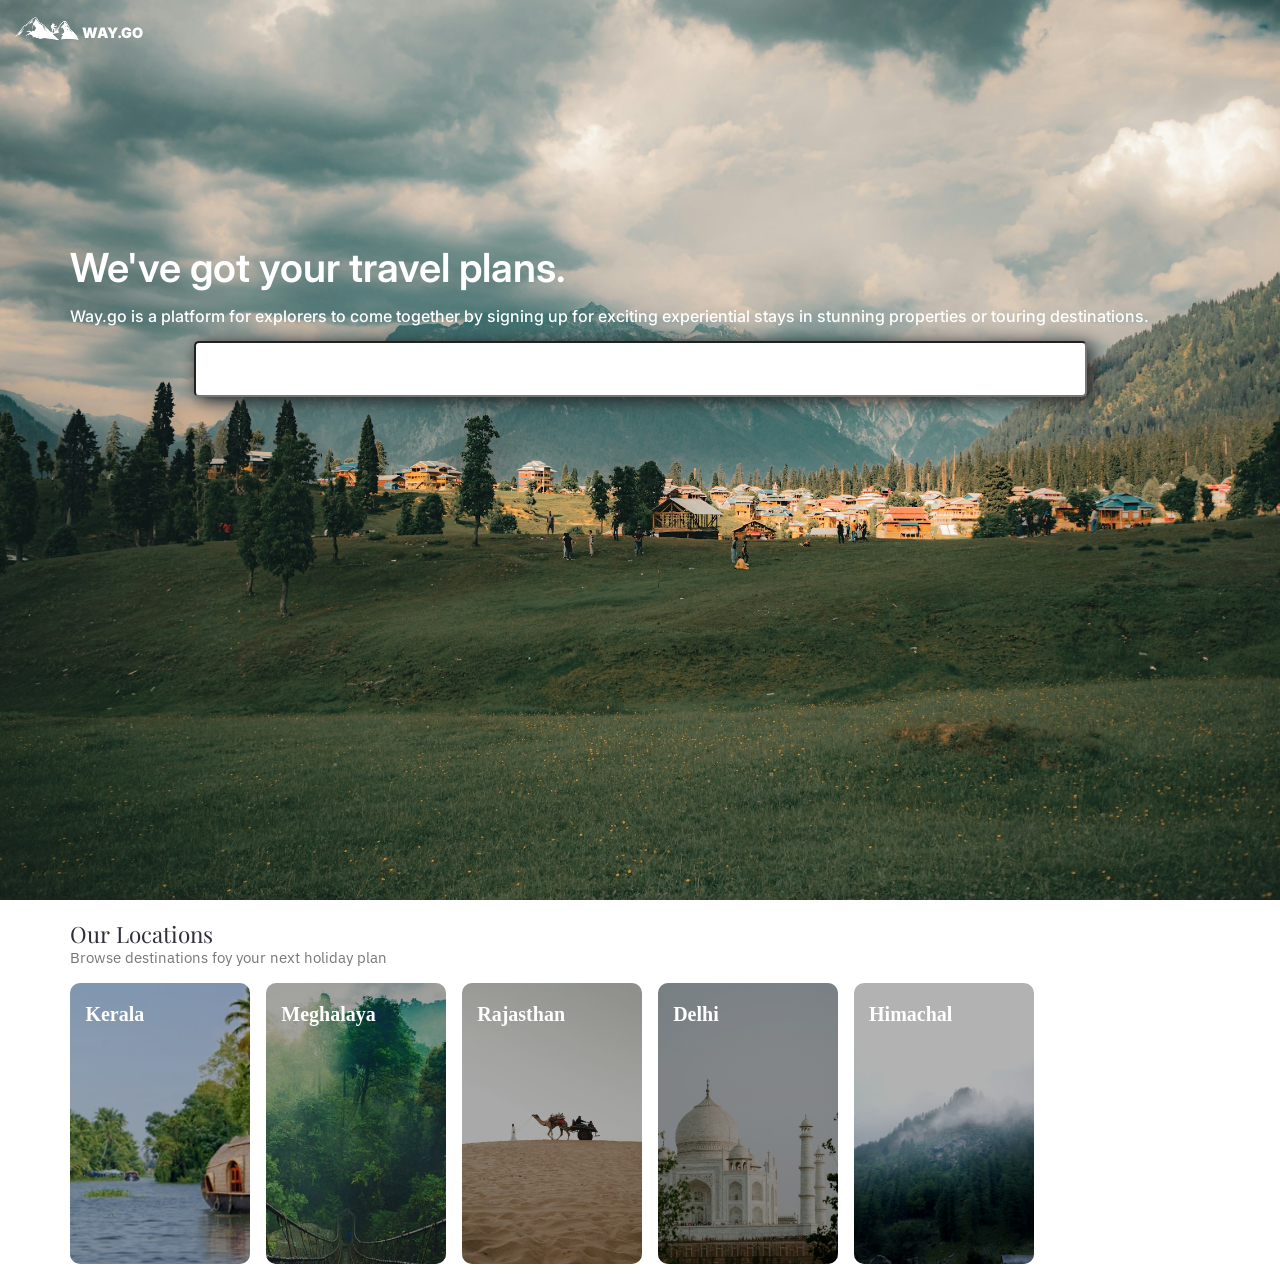
==== index.html @ b8c7f821 "first commit" ====
<!DOCTYPE html>
<html>
    <head>
        <link rel="stylesheet" href="index.css">
        <meta name="viewport" content="width=device-width, initial-scale=1">
        <link rel="preconnect" href="https://fonts.googleapis.com">
        <link rel="preconnect" href="https://fonts.gstatic.com" crossorigin>
        <link href="https://fonts.googleapis.com/css2?family=Inter:ital,opsz,wght@0,14..32,100..900;1,14..32,100..900&display=swap" rel="stylesheet">
        <link rel="preconnect" href="https://fonts.googleapis.com">
        <link rel="preconnect" href="https://fonts.gstatic.com" crossorigin>
        <link href="https://fonts.googleapis.com/css2?family=Playfair+Display:ital,wght@0,400..900;1,400..900&display=swap" rel="stylesheet">
        <link rel="preconnect" href="https://fonts.googleapis.com">
        <link rel="preconnect" href="https://fonts.gstatic.com" crossorigin>
        <link href="https://fonts.googleapis.com/css2?family=IBM+Plex+Sans:ital,wght@0,100;0,200;0,300;0,400;0,500;0,600;0,700;1,100;1,200;1,300;1,400;1,500;1,600;1,700&display=swap" rel="stylesheet">
    </head>
    <body>
        <div class="hero">
            <header>    
            <nav class="nav-bar">
                <div class="logo">
                    <img class="logo-img" src="images/IMG_9474.png">
                    <h1 class="logo-name">WAY.GO</h1>
                </div>
                <!-- <ul>   
                    <li>Contact Us</li>
                    <li>Packages</li>
                    <li>Book Now</li>

                </ul> -->
                
            </nav>
            </header>

            <div class="main-head">
                <h2 class="hero-text">We've got your travel plans.</h2>
                <h2 class="hero-sub-text">Way.go is a platform for explorers to come together by signing 
                    up for exciting experiential stays in stunning properties or 
                    touring destinations.</h2>
                <input type="text" name="search" id="search-btn" placeholder="">    
                
            </div>
            
           
            

           
        </div>
        <div class="location-heading">
            <h2>Our Locations</h2>
            <p>Browse destinations foy your next holiday plan</p>

        </div>
        <div class="trip-wrapper">
            <div class="trip-card kerala">
                <h2 class="card-head">Kerala</h2>
            </div>
            <div class="trip-card meghalaya">
                <h2 class="card-head">Meghalaya</h2>
            </div>
                
            
            <div class="trip-card rajasthan">
                <h2 class="card-head">Rajasthan</h2>
            </div>
                
           
            <div class="trip-card delhi">
                <h2 class="card-head">Delhi</h2>
            </div>
                
            
            <div class="trip-card himachal">
                <h2 class="card-head">Himachal</h2>
            </div>
                
            
        </div>
        
    </body>
</html>
---- index.css ----
body{
    margin: 0;
    width: 100vw
    
    
}
.hero{
    background-image: url(images/hassan-faisal-BBHjHV02pnY-unsplash.jpg);
    height: 100vh;
    height: 100dvh;
    width: 100vw;
    background-size: cover;
    overflow: hidden;
    font-family: "Inter", sans-serif;
    color: white;
    
}
.nav-bar{
    color: white;
    display: flex;
    justify-content: space-between;
    align-items: center;
    height: 4em;
    width: 100%;
    display: flex;
    justify-content: space-between;
    

}
.logo{
    display: flex;
}
.logo-img{
    width: 5.75em;
    height: 1.875em;
    filter: invert() brightness(200%);
    margin: 0;
    
}
.logo-name{
    font-size: 0.9rem;
    font-weight: 900;
    margin-left: -10px;
}
ul{
    list-style-type: none;
    display: flex;
    gap: 50px;
    font-size: 1.5rem;
    font-weight: 600;
    padding: 0 30px;
}
.main-head{
    text-align: center;
    margin: 0 auto 0;
    width: 89vw;
    margin-top: 20vh;
}
.hero-text{
    text-align: left;
    font-size: 2.5rem;
    line-height: 3rem;
    margin-top: 0;
    margin-bottom: 0em;
    font-weight: 600;
  
}
.hero-sub-text{
    text-align: left;
    font-size: 1rem;
    line-height: 1.4;
    font-weight: 500;
    

}
#search-btn{
    width: 60vw;
    height: 50px;
    border-radius: 5px;
    font-size: 16px;
    line-height: 1.42857143;
    color: #333;
    padding-left: 71px;
    padding-right: 50px;
    box-shadow: 4px 3px 18px #1f1f1f;
  
}
#search-btn:focus{
    outline: none;
}

.location-heading,.trip-wrapper{
    margin: 1em auto;
    width: 89vw;
}
.location-heading h2{
    font-size: 1.4rem;
    font-family: "Playfair Display";
    font-weight: 400;
    color: #312e3a;
    margin-bottom: 0;
}
.location-heading p{
    font-size: 0.93rem;
    font-family: "IBM Plex Sans";
    line-height: 18px;
    color: #777;
    margin-top: 0;
  
}
.trip-wrapper{
    display: flex;
    gap: 1em;
    flex-wrap: wrap;
}
.trip-card{
    padding: 20px 15px;
    width: 9.37em;
    height: 241px;
    background-size: cover;
    background-position: center center;
    border-radius: 10px;
    margin-bottom: 0.2em;
    position: relative;
    
}
.trip-card::after {
    content: '';
    position: absolute;
    top: 0;
    left: 0;
    right: 0;
    bottom: 0;
    background: rgba(0, 0, 0, 0.3); /* Semi-transparent overlay */
    border-radius: 10px; /* Match border-radius of the card */
    z-index: 1; /* Place behind the text */
}

.card-head{
    
    font-size: 1.25rem;
    color: #fff;
    position: relative; /* Bring the text above the overlay */
    z-index: 2; 
    margin: 0;

}

.kerala{
    background-image: url(images/Kerala.png);
    
}
.meghalaya{
    background-image: url(images/Meghalaya_cover.png);
}
.rajasthan{
    background-image: url(images/rajasthan.jpg);
}
.himachal{
    background-image: url(images/himachal.jpeg);
}
.delhi{
    background-image: url(images/annie-spratt-IPlPkWPJ2fo-unsplash.jpg);
}
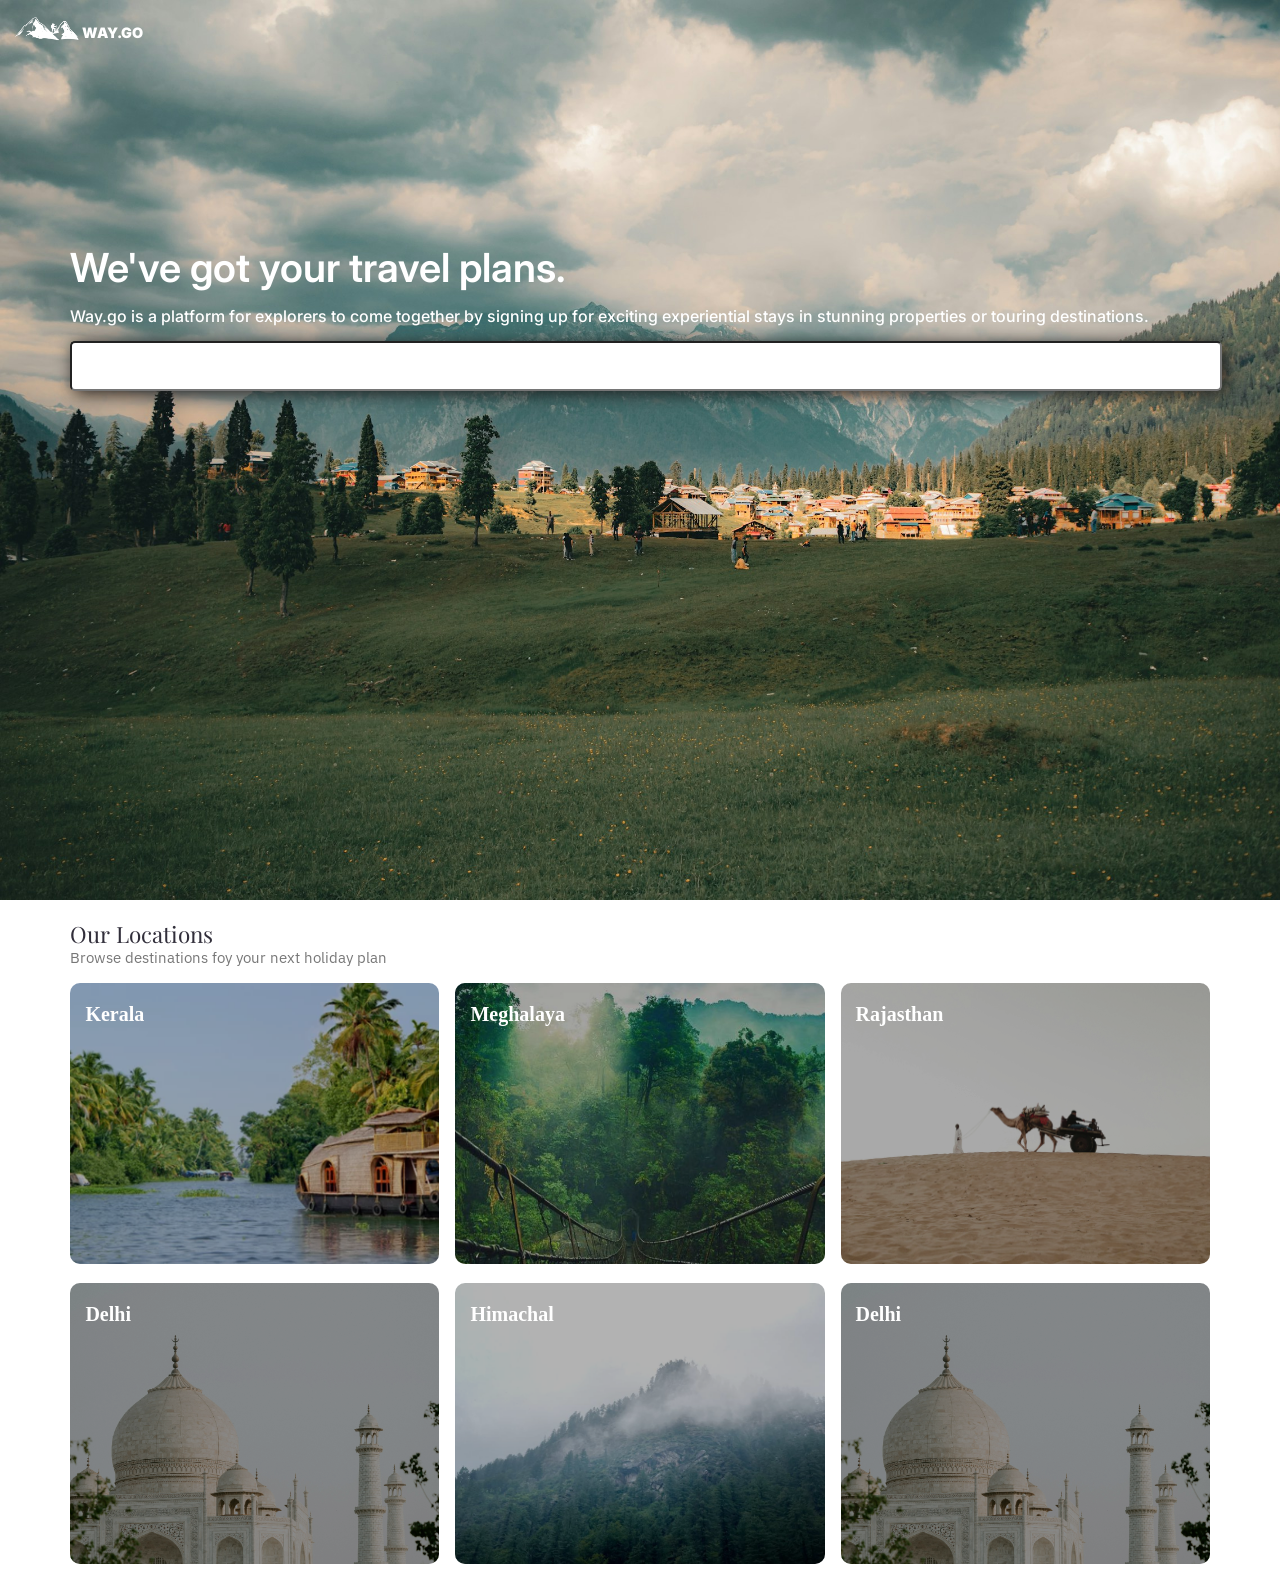
==== commit 17f68a9e: "cards arranged" ====
--- a/index.html
+++ b/index.html
@@ -72,7 +72,10 @@
             <div class="trip-card himachal">
                 <h2 class="card-head">Himachal</h2>
             </div>
-                
+            
+              <div class="trip-card delhi">
+                <h2 class="card-head">Delhi</h2>
+            </div>    
             
         </div>
         
--- a/index.css
+++ b/index.css
@@ -1,6 +1,6 @@
 body{
     margin: 0;
-    width: 100vw
+    width: 100vw;
     
     
 }
@@ -74,7 +74,8 @@
 
 }
 #search-btn{
-    width: 60vw;
+    box-sizing: border-box;
+    width: 90vw;
     height: 50px;
     border-radius: 5px;
     font-size: 16px;
@@ -115,13 +116,16 @@
 }
 .trip-card{
     padding: 20px 15px;
-    width: 9.37em;
+    max-width: 33.99vw;
     height: 241px;
+    flex: 1 1 calc(30% - 1em);
     background-size: cover;
     background-position: center center;
     border-radius: 10px;
     margin-bottom: 0.2em;
     position: relative;
+    margin-left: auto;
+    margin-right: auto;
     
 }
 .trip-card::after {
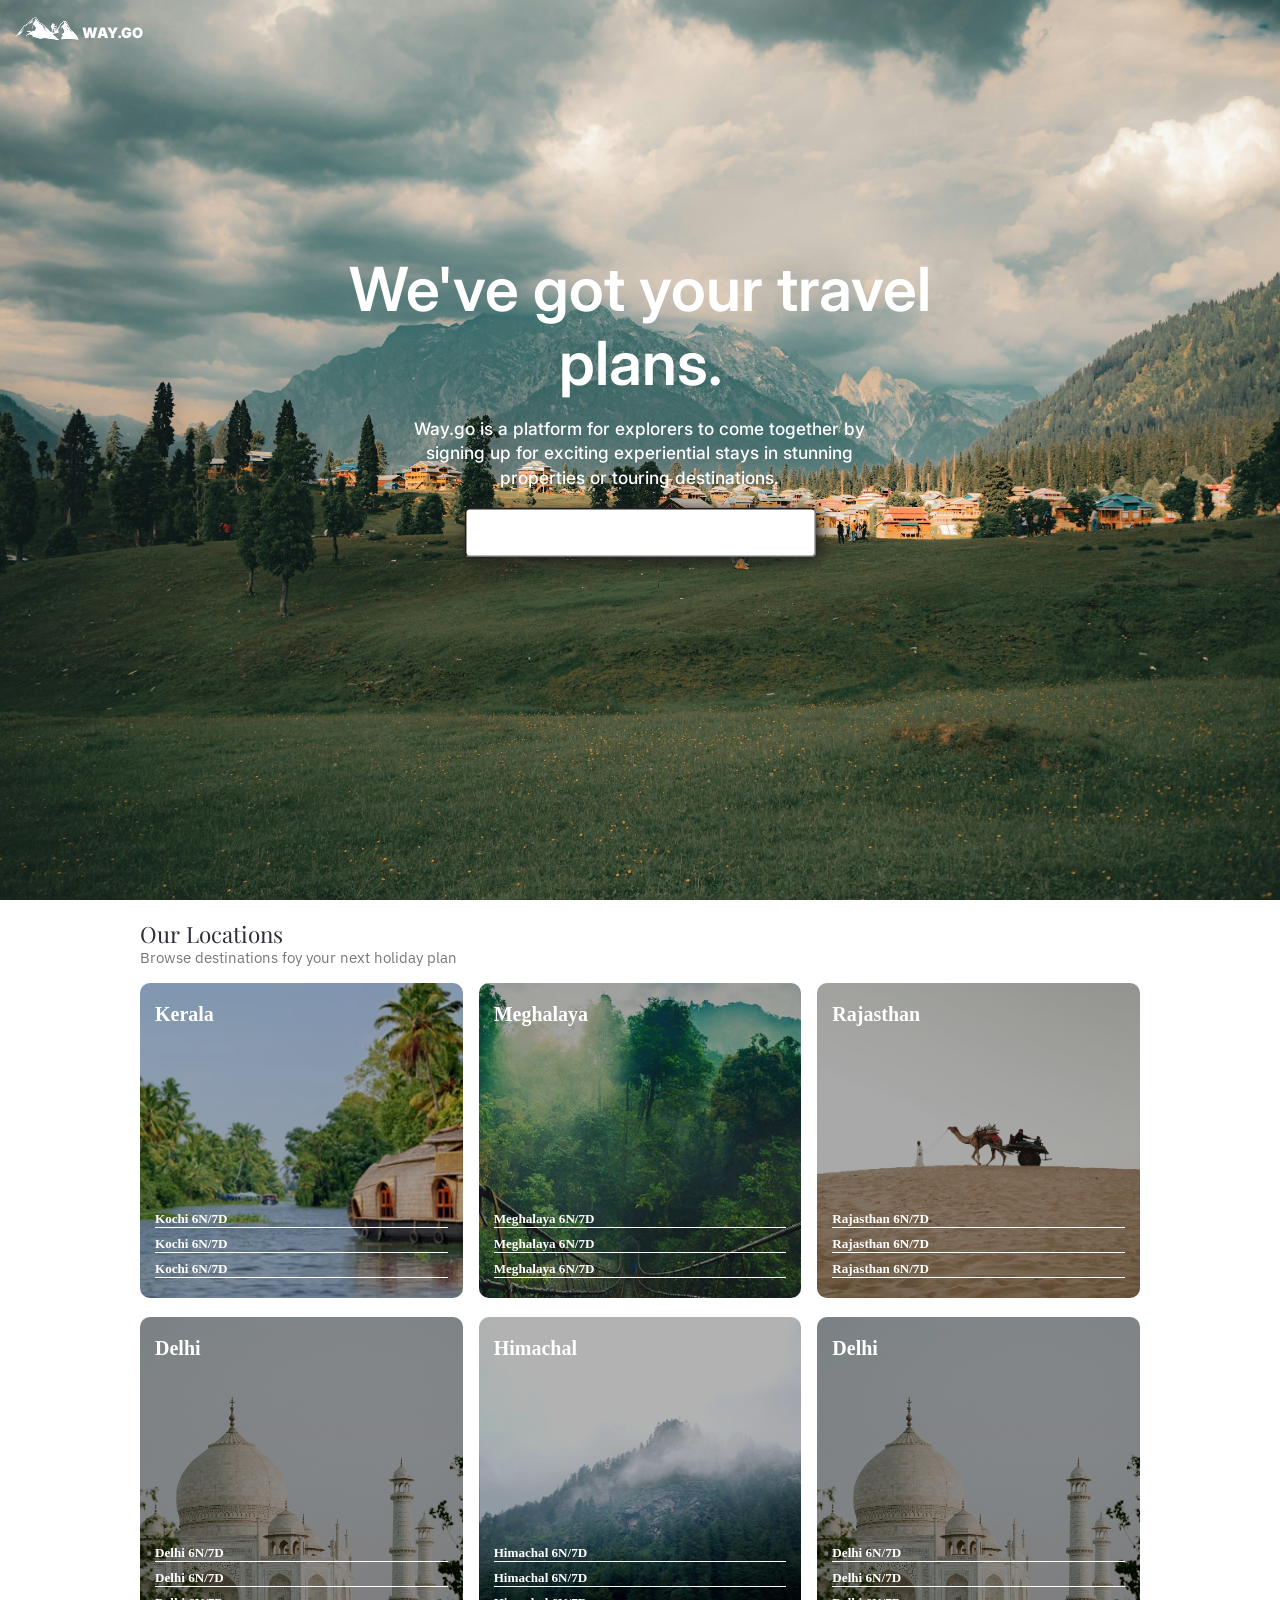
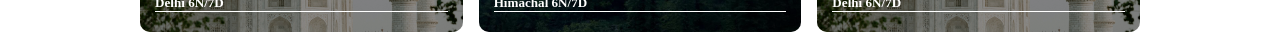
==== commit 67e87f3f: "add list in card and styling" ====
--- a/index.html
+++ b/index.html
@@ -45,38 +45,74 @@
 
            
         </div>
-        <div class="location-heading">
-            <h2>Our Locations</h2>
-            <p>Browse destinations foy your next holiday plan</p>
+        <div class="content">
+            <div class="location-heading">
+                <h2>Our Locations</h2>
+                <p>Browse destinations foy your next holiday plan</p>
 
-        </div>
-        <div class="trip-wrapper">
-            <div class="trip-card kerala">
-                <h2 class="card-head">Kerala</h2>
             </div>
-            <div class="trip-card meghalaya">
-                <h2 class="card-head">Meghalaya</h2>
+            <div class="trip-wrapper">
+                <div class="trip-card kerala">
+                    <h2 class="card-head">Kerala</h2>
+                    <ul class="card-list">
+                        <li>Kochi 6N/7D</li>
+                        <li>Kochi 6N/7D</li>
+                        <li>Kochi 6N/7D</li>
+                    </ul>
+                </div>
+                <div class="trip-card meghalaya">
+                    <h2 class="card-head">Meghalaya</h2>
+                    <ul class="card-list">
+                        <li>Meghalaya 6N/7D</li>
+                        <li>Meghalaya 6N/7D</li>
+                        <li>Meghalaya 6N/7D</li>
+                    </ul>
+                </div>
+                    
+                
+                <div class="trip-card rajasthan">
+                    <h2 class="card-head">Rajasthan</h2>
+                    <ul class="card-list">
+                        <li>Rajasthan 6N/7D</li>
+                        <li>Rajasthan 6N/7D</li>
+                        <li>Rajasthan 6N/7D</li>
+                    </ul>
+                </div>
+                    
+            
+                <div class="trip-card delhi">
+                    <h2 class="card-head">Delhi</h2>
+                    <ul class="card-list">
+                        <li>Delhi 6N/7D</li>
+                        <li>Delhi 6N/7D</li>
+                        <li>Delhi 6N/7D</li>
+                    </ul>
+                </div>
+                    
+                <a
+                href="/meghalaya.html"
+                class="trip-card himachal">
+                
+                    <h2 class="card-head">Himachal</h2>
+                    <ul class="card-list">
+                        <li>Himachal 6N/7D</li>
+                        <li>Himachal 6N/7D</li>
+                        <li>Himachal 6N/7D</li>
+                    </ul>
+    
+                </a>
+                
+                <div class="trip-card delhi">
+                    <h2 class="card-head">Delhi</h2>
+                    <ul class="card-list">
+                        <li>Delhi 6N/7D</li>
+                        <li>Delhi 6N/7D</li>
+                        <li>Delhi 6N/7D</li>
+                    </ul>
+                </div>  
+                
+                
             </div>
-                
-            
-            <div class="trip-card rajasthan">
-                <h2 class="card-head">Rajasthan</h2>
-            </div>
-                
-           
-            <div class="trip-card delhi">
-                <h2 class="card-head">Delhi</h2>
-            </div>
-                
-            
-            <div class="trip-card himachal">
-                <h2 class="card-head">Himachal</h2>
-            </div>
-            
-              <div class="trip-card delhi">
-                <h2 class="card-head">Delhi</h2>
-            </div>    
-            
         </div>
         
     </body>
--- a/index.css
+++ b/index.css
@@ -3,6 +3,15 @@
     width: 100vw;
     
     
+    
+}
+*, *::before, *::after {
+    box-sizing: border-box;  
+}
+a{
+    text-decoration: none;
+    display: inline-block;
+
 }
 .hero{
     background-image: url(images/hassan-faisal-BBHjHV02pnY-unsplash.jpg);
@@ -51,22 +60,24 @@
     padding: 0 30px;
 }
 .main-head{
-    text-align: center;
     margin: 0 auto 0;
     width: 89vw;
-    margin-top: 20vh;
+    /* margin-top: 20vh; */
+    position: absolute; /* Set the child to absolute positioning */
+    top: 45%; /* Position it at the vertical center */
+    left: 50%; /* Position it at the horizontal center */
+    transform: translate(-50%, -50%); /* Adjust its position to truly center */
+    width: 89vw;
 }
 .hero-text{
-    text-align: left;
     font-size: 2.5rem;
     line-height: 3rem;
     margin-top: 0;
     margin-bottom: 0em;
-    font-weight: 600;
+    font-weight: 500;
   
 }
 .hero-sub-text{
-    text-align: left;
     font-size: 1rem;
     line-height: 1.4;
     font-weight: 500;
@@ -74,7 +85,6 @@
 
 }
 #search-btn{
-    box-sizing: border-box;
     width: 90vw;
     height: 50px;
     border-radius: 5px;
@@ -116,9 +126,8 @@
 }
 .trip-card{
     padding: 20px 15px;
-    max-width: 33.99vw;
-    height: 241px;
-    flex: 1 1 calc(30% - 1em);
+    height: 35vh;
+    flex: 1 1 calc(40% - 1em);
     background-size: cover;
     background-position: center center;
     border-radius: 10px;
@@ -126,6 +135,9 @@
     position: relative;
     margin-left: auto;
     margin-right: auto;
+    display: flex;
+    flex-direction: column;
+    justify-content: space-between;
     
 }
 .trip-card::after {
@@ -149,6 +161,26 @@
     margin: 0;
 
 }
+.card-list{
+    color: #fff;
+    font-size: 0.82em;
+    list-style: none;
+    display: flex;
+    flex-direction: column;
+    gap: 0.6em;
+    margin: 0;
+    position: relative;
+    z-index: 2;
+    padding: 0;
+}
+.card-list li{
+    width: 100%;
+    white-space: nowrap;
+    align-self: flex-start;
+    border-bottom: 1px solid #fff;
+
+    
+}
 
 .kerala{
     background-image: url(images/Kerala.png);
@@ -165,4 +197,37 @@
 }
 .delhi{
     background-image: url(images/annie-spratt-IPlPkWPJ2fo-unsplash.jpg);
+}
+@media(min-width: 651px){
+    .trip-card{
+        flex: 1 1 calc(30% - 1em);
+    }
+}
+@media(min-width: 768px){
+    .main-head{
+        text-align: center;
+        width: 58.987vw;
+        margin-bottom: 0px;
+    }
+    .hero-text{
+        font-size: calc(1vw + 3rem);
+        line-height: normal;
+        font-weight: 600;
+        
+    }
+    .hero-sub-text{
+        font-size: 1.5rem;
+        font-size: calc(1vw + 0.28rem);
+        width: 35.417vw;
+        margin: 1em auto;
+    }
+    .location-heading{
+        width: 78.125vw;
+    }
+    .trip-wrapper{
+        width: 78.125vw;
+    }
+    #search-btn{
+        width: 22em;
+    }
 }
